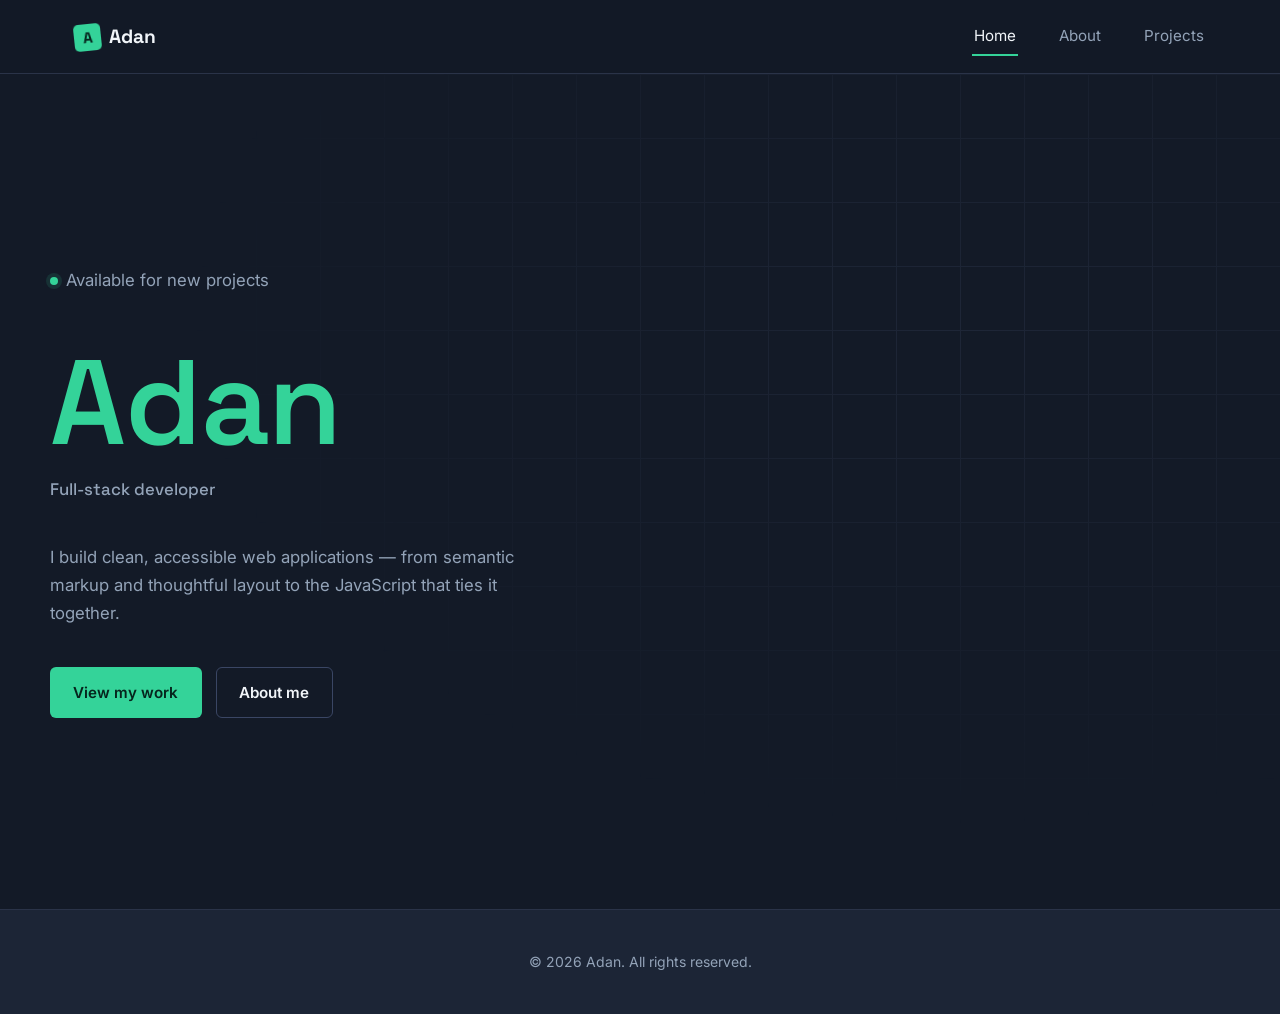
==== index.html @ bc6574fe "Initial commit: Prelim Milestone Project" ====
<!doctype html>
<html lang="en">
  <head>
    <meta charset="UTF-8" />
    <meta name="viewport" content="width=device-width, initial-scale=1.0" />
    <title>Adan | Full-Stack Developer</title>
    <link rel="preconnect" href="https://fonts.googleapis.com" />
    <link rel="preconnect" href="https://fonts.gstatic.com" crossorigin />
    <link
      href="https://fonts.googleapis.com/css2?family=Space+Grotesk:wght@500;600;700&family=Inter:wght@400;500;600&display=swap"
      rel="stylesheet"
    />
    <link
      rel="stylesheet"
      href="https://cdnjs.cloudflare.com/ajax/libs/font-awesome/6.4.0/css/all.min.css"
    />
    <link rel="stylesheet" href="styles.css" />
  </head>
  <body>
    <header class="site-header">
      <nav class="nav-container">
        <a href="index.html" class="logo">
          <span class="logo-mark">A</span>Adan
        </a>
        <button class="nav-toggle" id="navToggle" aria-expanded="false" aria-controls="navLinks" aria-label="Toggle menu">
          <span></span><span></span><span></span>
        </button>
        <ul class="nav-links" id="navLinks">
          <li><a href="index.html" aria-current="page">Home</a></li>
          <li><a href="about.html">About</a></li>
          <li><a href="projects.html">Projects</a></li>
        </ul>
      </nav>
    </header>

    <main>
      <section class="hero-section">
        <div class="hero-inner">
          <div class="hero-content">
            <p class="hero-tag">Available for new projects</p>
            <h1 class="hero-name">Adan</h1>
            <p class="hero-role">Full-stack developer</p>
            <p>
              I build clean, accessible web applications — from semantic
              markup and thoughtful layout to the JavaScript that ties it
              together.
            </p>
            <div class="hero-actions">
              <a href="projects.html" class="btn btn-primary">View my work</a>
              <a href="about.html" class="btn btn-secondary">About me</a>
            </div>
          </div>
        </div>
      </section>
    </main>

    <footer class="site-footer">
      <p>&copy; 2026 Adan. All rights reserved.</p>
    </footer>

    <script src="nav.js"></script>
  </body>
</html>
---- styles.css ----
/* =========================================================
   Design tokens
   ========================================================= */
:root {
  --bg-dark: #131a27;         /* deep cool slate-navy */
  --bg-surface: #1c2536;      /* card / header surface */
  --bg-surface-raised: #232e42; /* inputs, hovered surfaces */
  --primary: #34d399;         /* emerald accent */
  --primary-deep: #0f766e;
  --primary-ink: #06251d;     /* text on top of primary */
  --text-main: #f1f5f9;
  --text-muted: #93a3b8;
  --text-faint: #5b6b85;
  --border: #2a3348;
  --border-strong: #3a4664;
  --danger: #f87171;
  --danger-bg: rgba(248, 113, 113, 0.12);
  --success-bg: rgba(52, 211, 153, 0.12);

  --font-display: "Space Grotesk", "Segoe UI", sans-serif;
  --font-body: "Inter", "Segoe UI", sans-serif;

  --space-xs: 0.5rem;
  --space-sm: 0.875rem;
  --space-md: 1.5rem;
  --space-lg: 2.5rem;
  --space-xl: 4.5rem;

  --radius-sm: 6px;
  --radius-md: 10px;
  --content-width: 1180px;
}

/* =========================================================
   Reset & base
   ========================================================= */
*,
*::before,
*::after {
  box-sizing: border-box;
  margin: 0;
  padding: 0;
}

html {
  scroll-behavior: smooth;
}

body {
  font-family: var(--font-body);
  background-color: var(--bg-dark);
  color: var(--text-main);
  line-height: 1.65;
  font-size: 1rem;
  -webkit-font-smoothing: antialiased;
}

h1, h2, h3 {
  font-family: var(--font-display);
  line-height: 1.15;
  font-weight: 600;
  letter-spacing: -0.01em;
}

a {
  text-decoration: none;
  color: inherit;
}

img {
  max-width: 100%;
  display: block;
}

:focus-visible {
  outline: 2px solid var(--primary);
  outline-offset: 3px;
}

.container {
  width: 90%;
  max-width: var(--content-width);
  margin: 0 auto;
}

@media (prefers-reduced-motion: reduce) {
  *, *::before, *::after {
    animation-duration: 0.001ms !important;
    transition-duration: 0.001ms !important;
    scroll-behavior: auto !important;
  }
}

/* =========================================================
   Header / navigation
   ========================================================= */
.site-header {
  background-color: rgba(19, 26, 39, 0.85);
  backdrop-filter: blur(10px);
  border-bottom: 1px solid var(--border);
  position: sticky;
  top: 0;
  z-index: 100;
}

.nav-container {
  display: flex;
  justify-content: space-between;
  align-items: center;
  padding: 1.1rem var(--space-md);
  max-width: var(--content-width);
  margin: 0 auto;
}

.logo {
  font-family: var(--font-display);
  font-weight: 700;
  font-size: 1.2rem;
  letter-spacing: -0.01em;
}

.logo-mark {
  display: inline-flex;
  align-items: center;
  justify-content: center;
  width: 1.7rem;
  height: 1.7rem;
  margin-right: 0.5rem;
  background: var(--primary);
  color: var(--primary-ink);
  border-radius: 5px;
  font-size: 0.95rem;
  transform: rotate(-6deg);
}

/* Mobile-first base: collapsed nav behind a toggle button */
.nav-links {
  position: absolute;
  top: 100%;
  left: 0;
  right: 0;
  display: flex;
  flex-direction: column;
  align-items: flex-start;
  gap: 0;
  list-style: none;
  background: var(--bg-surface);
  border-bottom: 1px solid var(--border);
  max-height: 0;
  overflow: hidden;
  transition: max-height 0.25s ease;
}

.nav-links.is-open {
  max-height: 20rem;
}

.nav-links li {
  width: 100%;
}

.nav-links a {
  display: block;
  width: 100%;
  color: var(--text-muted);
  font-size: 0.95rem;
  padding: 1rem var(--space-md);
  border-bottom: 1px solid var(--border);
  border-left: 2px solid transparent;
  transition: color 0.15s ease, border-color 0.15s ease;
}

.nav-links a:hover {
  color: var(--text-main);
}

.nav-links a[aria-current="page"] {
  color: var(--text-main);
  border-bottom-color: var(--border);
  border-left-color: var(--primary);
}

.nav-toggle {
  display: flex;
  flex-direction: column;
  justify-content: center;
  gap: 5px;
  width: 2.2rem;
  height: 2.2rem;
  background: none;
  border: 1px solid var(--border-strong);
  border-radius: var(--radius-sm);
  cursor: pointer;
}

.nav-toggle span {
  display: block;
  width: 1.1rem;
  height: 2px;
  margin: 0 auto;
  background: var(--text-main);
  transition: transform 0.2s ease, opacity 0.2s ease;
}

.nav-toggle[aria-expanded="true"] span:nth-child(1) {
  transform: translateY(7px) rotate(45deg);
}
.nav-toggle[aria-expanded="true"] span:nth-child(2) {
  opacity: 0;
}
.nav-toggle[aria-expanded="true"] span:nth-child(3) {
  transform: translateY(-7px) rotate(-45deg);
}

/* Breakpoint 1: from tablet width up, switch to a horizontal nav */
@media (min-width: 768px) {
  .nav-toggle {
    display: none;
  }

  .nav-links {
    position: static;
    flex-direction: row;
    align-items: center;
    gap: var(--space-lg);
    background: none;
    border-bottom: none;
    max-height: none;
    overflow: visible;
  }

  .nav-links li {
    width: auto;
  }

  .nav-links a {
    width: auto;
    padding: 0.35rem 0.1rem;
    border-bottom: 2px solid transparent;
    border-left: none;
  }

  .nav-links a[aria-current="page"] {
    border-bottom-color: var(--primary);
    border-left-color: transparent;
  }
}

/* =========================================================
   Hero (home page)
   ========================================================= */
.hero-section {
  min-height: calc(100vh - 65px);
  display: flex;
  align-items: center;
  position: relative;
  overflow: hidden;
  padding: var(--space-xl) var(--space-md);
}

.hero-section::before {
  content: "";
  position: absolute;
  inset: 0;
  background-image:
    linear-gradient(var(--border) 1px, transparent 1px),
    linear-gradient(90deg, var(--border) 1px, transparent 1px);
  background-size: 64px 64px;
  -webkit-mask-image: radial-gradient(ellipse 60% 60% at 75% 30%, black, transparent);
  mask-image: radial-gradient(ellipse 60% 60% at 75% 30%, black, transparent);
  opacity: 0.5;
  pointer-events: none;
}

.hero-inner {
  max-width: var(--content-width);
  margin: 0 auto;
  width: 100%;
  position: relative;
}

.hero-tag {
  display: inline-flex;
  align-items: center;
  gap: 0.5rem;
  color: var(--primary);
  font-size: 0.9rem;
  margin-bottom: var(--space-md);
}

.hero-tag::before {
  content: "";
  width: 0.5rem;
  height: 0.5rem;
  border-radius: 50%;
  background: var(--primary);
  box-shadow: 0 0 0 4px var(--success-bg);
}

.hero-name {
  font-size: clamp(3rem, 11vw, 7.5rem);
  color: var(--primary);
  margin-bottom: 0.25rem;
}

.hero-role {
  font-family: var(--font-display);
  font-size: clamp(1.25rem, 3vw, 2rem);
  color: var(--text-main);
  font-weight: 500;
  margin-bottom: var(--space-md);
}

.hero-content p {
  color: var(--text-muted);
  max-width: 46ch;
  margin-bottom: var(--space-lg);
  font-size: 1.05rem;
}

.hero-actions {
  display: flex;
  flex-wrap: wrap;
  gap: var(--space-sm);
}

/* =========================================================
   Page header (about / projects)
   ========================================================= */
.page-header {
  padding: var(--space-xl) 0 var(--space-md);
}

.page-header h1 {
  font-size: clamp(2rem, 4vw, 2.75rem);
  margin-bottom: 0.6rem;
}

.page-header p {
  color: var(--text-muted);
  max-width: 60ch;
}

/* =========================================================
   About + contact layout
   ========================================================= */
.about-section {
  padding: var(--space-md) 0 var(--space-xl);
}

.about-grid {
  display: grid;
  grid-template-columns: 1fr;
  gap: var(--space-xl);
  align-items: start;
}

.about-avatar {
  width: 9rem;
  height: 9rem;
  object-fit: cover;
  border-radius: var(--radius-md);
  border: 1px solid var(--border);
  margin-bottom: var(--space-md);
}

.about-text p {
  color: var(--text-muted);
  margin-bottom: var(--space-md);
  max-width: 62ch;
}

.about-text p:last-child {
  margin-bottom: 0;
}

.about-text h2,
.contact-column h2 {
  font-size: 1.4rem;
  margin-bottom: var(--space-md);
}

.skills-list {
  display: flex;
  flex-wrap: wrap;
  gap: 0.6rem;
  list-style: none;
  margin-top: var(--space-md);
}

.skills-list li {
  display: flex;
  align-items: center;
  gap: 0.5rem;
  background: var(--bg-surface);
  border: 1px solid var(--border);
  padding: 0.5rem 0.9rem;
  border-radius: var(--radius-sm);
  font-size: 0.875rem;
  color: var(--text-main);
}

.skills-list i {
  color: var(--primary);
}

.contact-column {
  position: relative;
}

@media (min-width: 900px) {
  .about-grid {
    grid-template-columns: 1.1fr 1fr;
  }

  .contact-column {
    position: sticky;
    top: 6.5rem;
  }
}

/* =========================================================
   Forms
   ========================================================= */
.contact-form {
  background: var(--bg-surface);
  padding: var(--space-lg);
  border-radius: var(--radius-md);
  border: 1px solid var(--border);
}

.form-group {
  margin-bottom: var(--space-md);
}

.form-group label {
  display: block;
  margin-bottom: 0.5rem;
  font-size: 0.9rem;
  color: var(--text-muted);
}

.required {
  color: var(--danger);
}

.form-group input {
  width: 100%;
  padding: 0.75rem 0.9rem;
  background: var(--bg-dark);
  border: 1px solid var(--border-strong);
  color: var(--text-main);
  border-radius: var(--radius-sm);
  font-family: var(--font-body);
  font-size: 0.95rem;
  transition: border-color 0.15s ease;
}

.form-group input:focus {
  border-color: var(--primary);
}

.form-group input::placeholder {
  color: var(--text-faint);
}

.error-text {
  display: none;
  color: var(--danger);
  font-size: 0.8rem;
  margin-top: 0.4rem;
}

.form-group input.invalid {
  border-color: var(--danger);
}

.form-group input.invalid + .error-text {
  display: block;
}

.contact-form > .error-message,
.contact-form > .success-message {
  margin-top: var(--space-md);
}

.success-message {
  background: var(--success-bg);
  color: var(--primary);
  padding: 0.9rem 1rem;
  border-radius: var(--radius-sm);
  text-align: center;
  font-size: 0.9rem;
}

.error-message {
  background: var(--danger-bg);
  border: 1px solid rgba(248, 113, 113, 0.35);
  color: var(--danger);
  padding: 0.9rem 1rem;
  border-radius: var(--radius-sm);
  text-align: center;
  font-size: 0.9rem;
}

/* =========================================================
   Projects / gallery
   ========================================================= */
.projects-section {
  padding: var(--space-md) 0 var(--space-xl);
}

.projects-controls {
  display: flex;
  gap: var(--space-sm);
  margin-bottom: var(--space-lg);
  flex-wrap: wrap;
}

#searchInput {
  flex: 1;
  min-width: 250px;
  padding: 0.75rem 1rem;
  background: var(--bg-surface);
  border: 1px solid var(--border-strong);
  color: var(--text-main);
  border-radius: var(--radius-sm);
  font-family: var(--font-body);
  font-size: 0.95rem;
}

#searchInput:focus {
  border-color: var(--primary);
}

#searchInput::placeholder {
  color: var(--text-faint);
}

.gallery-grid {
  display: grid;
  grid-template-columns: repeat(auto-fit, minmax(290px, 1fr));
  gap: var(--space-md);
}

.project-card {
  background: var(--bg-surface);
  border: 1px solid var(--border);
  border-radius: var(--radius-md);
  padding: var(--space-md);
  display: flex;
  flex-direction: column;
  transition: border-color 0.15s ease, transform 0.15s ease;
}

.project-card:hover {
  border-color: var(--primary);
  transform: translateY(-3px);
}

.project-header {
  display: flex;
  justify-content: space-between;
  align-items: flex-start;
  gap: var(--space-sm);
  margin-bottom: var(--space-xs);
}

.project-title {
  font-family: var(--font-display);
  font-size: 1.15rem;
  font-weight: 600;
  word-break: break-word;
}

.project-title:hover {
  color: var(--primary);
}

.bookmark-btn {
  flex-shrink: 0;
  background: none;
  border: none;
  color: var(--text-faint);
  cursor: pointer;
  font-size: 1.1rem;
  padding: 0.15rem;
  transition: color 0.15s ease;
}

.bookmark-btn:hover {
  color: var(--text-muted);
}

.bookmark-btn.bookmarked {
  color: var(--primary);
}

.project-desc {
  color: var(--text-muted);
  font-size: 0.9rem;
  flex: 1;
  margin-bottom: var(--space-md);
}

.project-meta {
  display: flex;
  justify-content: space-between;
  font-size: 0.8rem;
  color: var(--text-muted);
  border-top: 1px solid var(--border);
  padding-top: var(--space-xs);
}

.project-meta i {
  color: var(--text-faint);
  margin-right: 0.3rem;
}

.empty-state {
  color: var(--text-muted);
  padding: var(--space-lg) 0;
}

/* =========================================================
   Buttons / status
   ========================================================= */
.btn {
  display: inline-flex;
  align-items: center;
  gap: 0.5rem;
  padding: 0.75rem 1.4rem;
  border-radius: var(--radius-sm);
  font-family: var(--font-body);
  font-weight: 600;
  font-size: 0.95rem;
  cursor: pointer;
  border: 1px solid transparent;
  transition: opacity 0.15s ease, background-color 0.15s ease, color 0.15s ease;
}

.btn-primary {
  background-color: var(--primary);
  color: var(--primary-ink);
}

.btn-primary:hover {
  opacity: 0.9;
}

.btn-secondary {
  background-color: transparent;
  border-color: var(--border-strong);
  color: var(--text-main);
}

.btn-secondary:hover {
  border-color: var(--primary);
  color: var(--primary);
}

.btn-secondary.is-active {
  background-color: var(--primary);
  border-color: var(--primary);
  color: var(--primary-ink);
}

.btn:disabled {
  cursor: not-allowed;
  opacity: 0.4;
}

.spinner {
  text-align: center;
  color: var(--primary);
  padding: var(--space-lg) 0;
}

.hidden {
  display: none !important;
}

.pagination-controls {
  display: flex;
  justify-content: center;
  align-items: center;
  gap: var(--space-md);
  margin-top: var(--space-lg);
  color: var(--text-muted);
  font-size: 0.9rem;
}

/* =========================================================
   Footer
   ========================================================= */
.site-footer {
  background-color: var(--bg-surface);
  border-top: 1px solid var(--border);
  padding: var(--space-lg);
  text-align: center;
  color: var(--text-muted);
  font-size: 0.875rem;
}
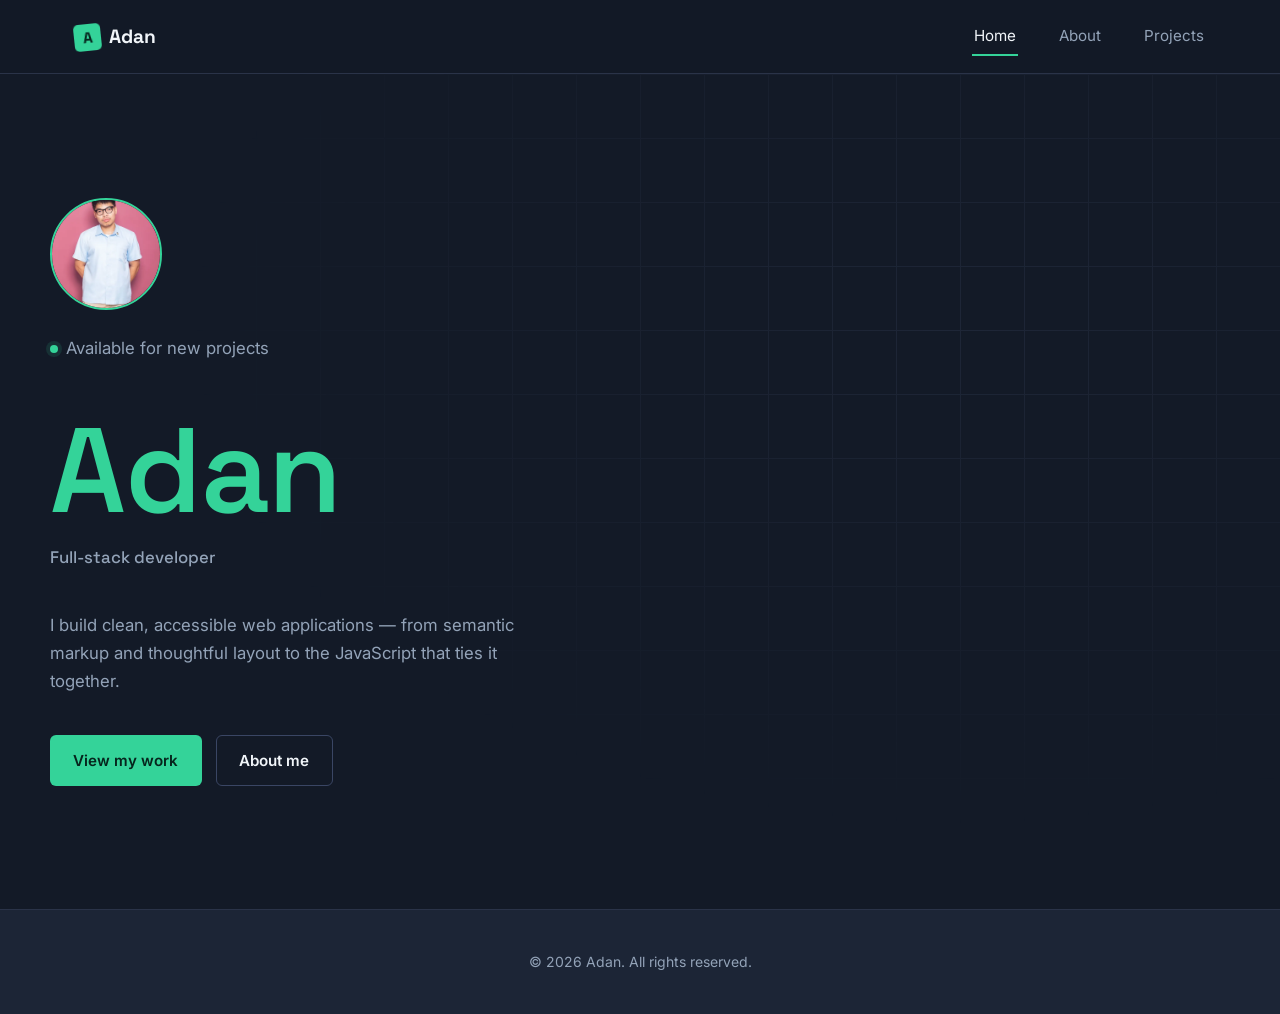
==== commit 477ff2ce: "Add hero avatar, make photos circular" ====
--- a/index.html
+++ b/index.html
@@ -37,6 +37,13 @@
       <section class="hero-section">
         <div class="hero-inner">
           <div class="hero-content">
+            <img
+              src="avatar.webp"
+              alt="Portrait of Adan, a full-stack developer"
+              class="hero-avatar"
+              width="112"
+              height="112"
+            />
             <p class="hero-tag">Available for new projects</p>
             <h1 class="hero-name">Adan</h1>
             <p class="hero-role">Full-stack developer</p>
--- a/styles.css
+++ b/styles.css
@@ -359,8 +359,17 @@
   width: 9rem;
   height: 9rem;
   object-fit: cover;
-  border-radius: var(--radius-md);
+  border-radius: 50%;
   border: 1px solid var(--border);
+  margin-bottom: var(--space-md);
+}
+
+.hero-avatar {
+  width: 7rem;
+  height: 7rem;
+  object-fit: cover;
+  border-radius: 50%;
+  border: 2px solid var(--primary);
   margin-bottom: var(--space-md);
 }
 
